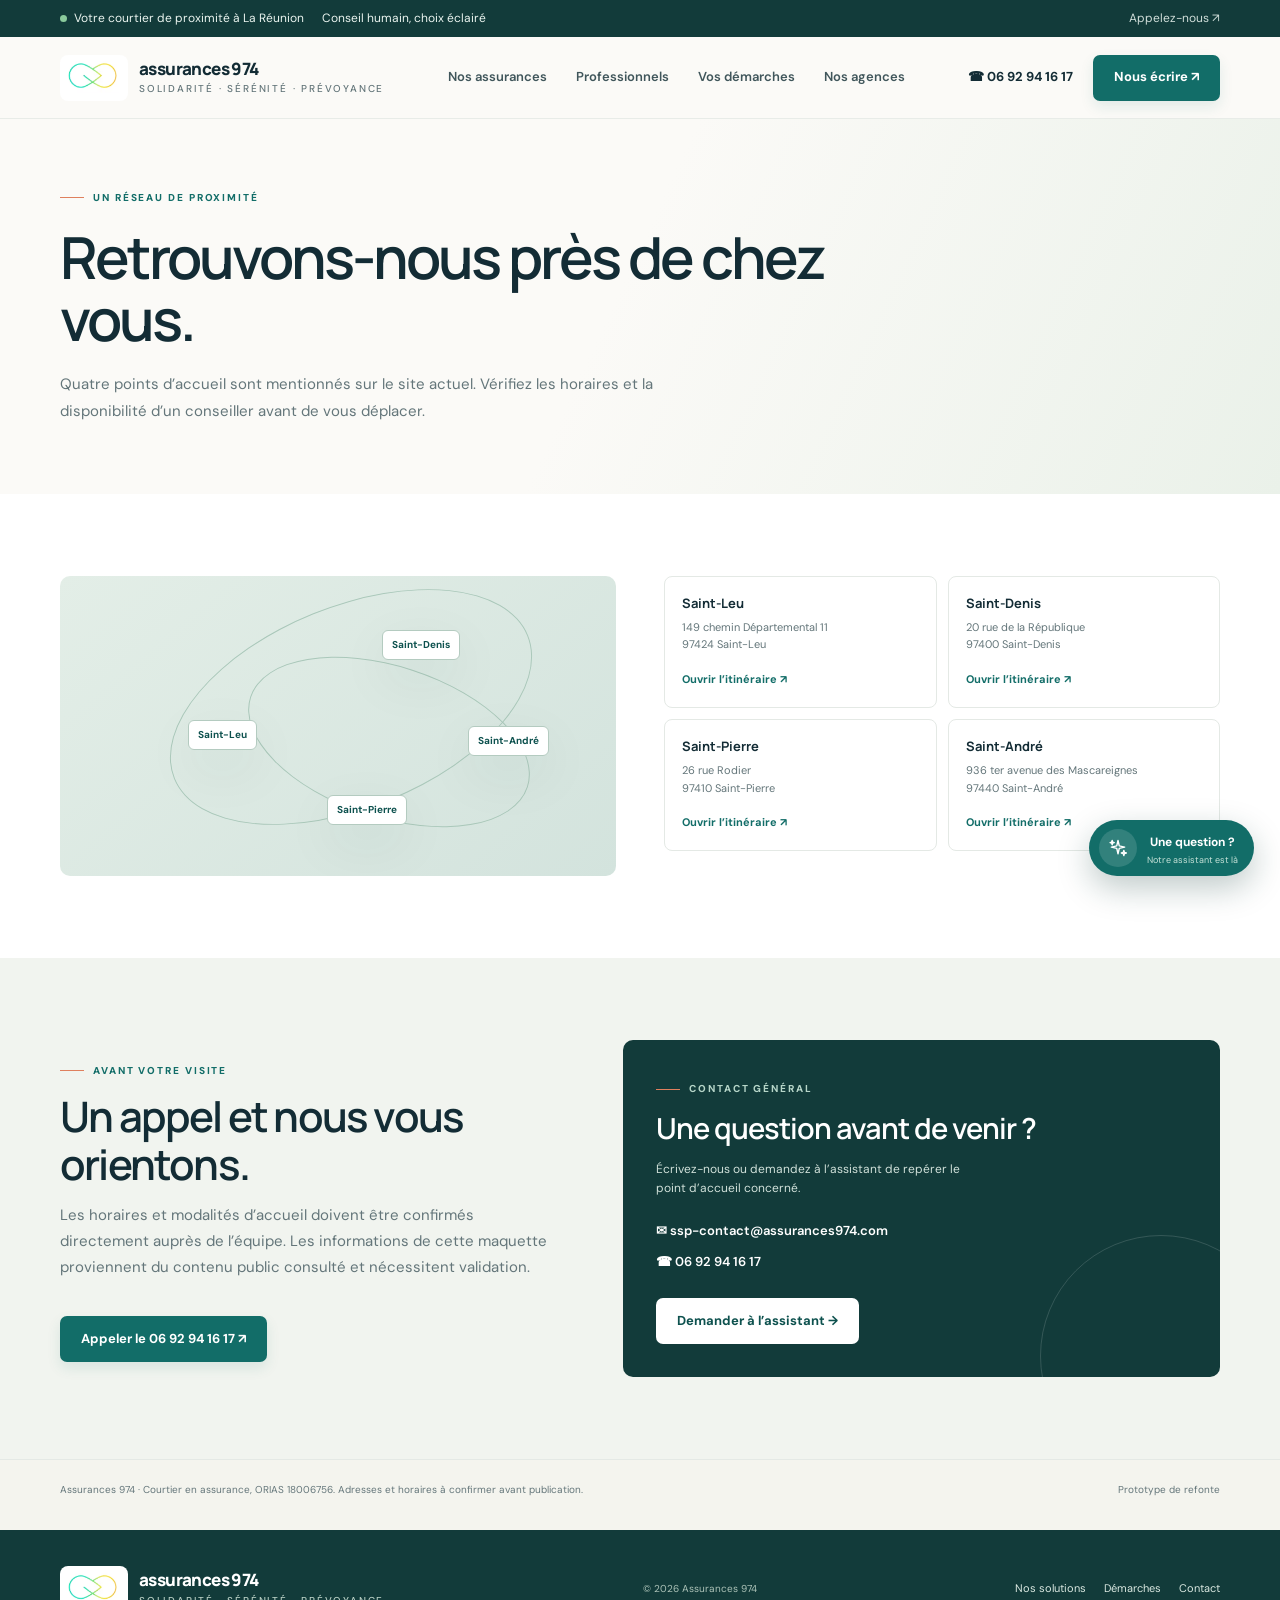
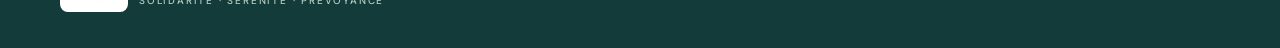
==== agences.html @ c4c54196 "first commit" ====
<!doctype html><html lang="fr"><head><meta charset="utf-8"><meta name="viewport" content="width=device-width, initial-scale=1"><meta name="description" content="Retrouvez les points d’accueil Assurances 974 à Saint-Leu, Saint-Denis, Saint-Pierre et Saint-André."><title>Nos agences — Assurances 974</title><link rel="stylesheet" href="site.css"></head><body>
<div class="topline"><div class="wrap"><div class="top-left"><span><i class="status-dot"></i>Votre courtier de proximité à La Réunion</span><span>Conseil humain, choix éclairé</span></div><a href="tel:+262692941617">Appelez-nous ↗</a></div></div><header class="navbar"><div class="wrap nav-inner"><a href="index.html" class="brand"><span class="brand-mark"><img src="assets/logo-assurances974.png" alt="Logo Assurances 974"></span><span class="brand-name">assurances 974<small>Solidarité · Sérénité · Prévoyance</small></span></a><nav class="navlinks" id="navlinks"><a href="assurances.html">Nos assurances</a><a href="professionnels.html">Professionnels</a><a href="demarches.html">Vos démarches</a><a href="agences.html">Nos agences</a></nav><div class="nav-actions"><a class="phone-link" href="tel:+262692941617">☎ 06 92 94 16 17</a><a class="btn btn-primary" href="mailto:ssp-contact@assurances974.com">Nous écrire ↗</a><button class="menu-toggle" id="menuToggle" aria-label="Menu" aria-expanded="false">☰</button></div></div></header>
<main><section class="inner-hero"><div class="wrap"><div class="eyebrow">Un réseau de proximité</div><h1>Retrouvons-nous près de chez vous.</h1><p>Quatre points d’accueil sont mentionnés sur le site actuel. Vérifiez les horaires et la disponibilité d’un conseiller avant de vous déplacer.</p></div></section><section class="section agency"><div class="wrap agency-grid"><div class="agency-map" role="img" aria-label="Schéma stylisé des quatre points d’accueil à La Réunion"><span class="agency-pin north">Saint-Denis</span><span class="agency-pin west">Saint-Leu</span><span class="agency-pin south">Saint-Pierre</span><span class="agency-pin east">Saint-André</span></div><div class="agency-list"><div class="agency-card"><b>Saint-Leu</b><p>149 chemin Départemental 11<br>97424 Saint-Leu</p><a target="_blank" rel="noreferrer" href="https://maps.google.com/?q=149+Chemin+Departemental+11+Saint-Leu+Reunion">Ouvrir l’itinéraire ↗</a></div><div class="agency-card"><b>Saint-Denis</b><p>20 rue de la République<br>97400 Saint-Denis</p><a target="_blank" rel="noreferrer" href="https://maps.google.com/?q=20+Rue+de+la+Republique+Saint-Denis+Reunion">Ouvrir l’itinéraire ↗</a></div><div class="agency-card"><b>Saint-Pierre</b><p>26 rue Rodier<br>97410 Saint-Pierre</p><a target="_blank" rel="noreferrer" href="https://maps.google.com/?q=26+Rue+Rodier+Saint-Pierre+Reunion">Ouvrir l’itinéraire ↗</a></div><div class="agency-card"><b>Saint-André</b><p>936 ter avenue des Mascareignes<br>97440 Saint-André</p><a target="_blank" rel="noreferrer" href="https://maps.google.com/?q=936+Avenue+des+Mascareignes+Saint-Andre+Reunion">Ouvrir l’itinéraire ↗</a></div></div></div></section><section class="section steps"><div class="wrap split"><div><div class="eyebrow">Avant votre visite</div><div class="section-head"><h2>Un appel et nous vous orientons.</h2><p>Les horaires et modalités d’accueil doivent être confirmés directement auprès de l’équipe. Les informations de cette maquette proviennent du contenu public consulté et nécessitent validation.</p></div><a class="btn btn-primary" href="tel:+262692941617">Appeler le 06 92 94 16 17 ↗</a></div><div class="contact-card"><div class="eyebrow">Contact général</div><h2>Une question avant de venir ?</h2><p>Écrivez-nous ou demandez à l’assistant de repérer le point d’accueil concerné.</p><div class="contact-links"><a href="mailto:ssp-contact@assurances974.com">✉ ssp-contact@assurances974.com</a><a href="tel:+262692941617">☎ 06 92 94 16 17</a></div><button class="btn btn-white" data-open-chat>Demander à l’assistant →</button></div></div></section></main>
<div class="legal-band"><div class="wrap"><p>Assurances 974 · Courtier en assurance, ORIAS 18006756. Adresses et horaires à confirmer avant publication.</p><span>Prototype de refonte</span></div></div><footer class="footer"><div class="wrap footer-inner"><a class="brand" href="index.html"><span class="brand-mark"><img src="assets/logo-assurances974.png" alt=""></span><span class="brand-name">assurances 974<small>Solidarité · Sérénité · Prévoyance</small></span></a><p>© <span id="year"></span> Assurances 974</p><div class="footer-links"><a href="assurances.html">Nos solutions</a><a href="demarches.html">Démarches</a><a href="index.html#contact">Contact</a></div></div></footer>
<button class="assistant-launch" id="assistantLaunch"><span class="bot-badge">✳</span><span><b>Une question ?</b><small>Notre assistant est là</small></span></button><section class="chat-panel" id="chatPanel" aria-label="Assistant Assurances 974" aria-hidden="true"><header class="chat-head"><div class="chat-brand"><span class="bot-badge">✳</span><span><b>Assistant Assurances 974</b><small>Assistant de démonstration</small></span></div><button class="chat-close" id="chatClose" aria-label="Fermer">✕</button></header><div class="chat-privacy">Démo locale · Ne saisissez aucune donnée personnelle ou sensible.</div><div class="chat-body" id="chatBody" aria-live="polite"></div><form class="chat-form" id="chatForm"><input id="chatInput" type="text" placeholder="Écrivez votre question…" aria-label="Votre question"><button aria-label="Envoyer">➤</button></form><div class="chat-disclaimer">L’assistant informe et oriente. Il ne remplace pas un conseiller.</div></section><script src="app.js"></script></body></html>
---- site.css ----
@import url('https://fonts.googleapis.com/css2?family=DM+Sans:wght@400;500;600;700&family=Manrope:wght@400;500;600;700;800&display=swap');
    :root{--ink:#132c35;--muted:#64767a;--teal:#126d68;--teal-dark:#0d514e;--mint:#e8f2ee;--coral:#df805e;--cream:#fbfaf7;--line:#e4e9e5;--white:#fff;--shadow:0 18px 55px #163c3512;--serif:Georgia,'Times New Roman',serif;--sans:'DM Sans',Arial,sans-serif;--display:'Manrope','DM Sans',sans-serif}
    *{box-sizing:border-box}html{scroll-behavior:smooth}body{margin:0;background:var(--cream);color:var(--ink);font-family:var(--sans);font-size:15px;line-height:1.6}button,a,input,select,textarea{font:inherit}a{color:inherit;text-decoration:none}button{cursor:pointer}button:focus-visible,a:focus-visible,input:focus-visible,select:focus-visible,textarea:focus-visible{outline:3px solid #df805e88;outline-offset:3px}.wrap{width:min(1160px,calc(100% - 48px));margin:auto}.topline{background:#123b3a;color:#eaf4ef;font-size:12px}.topline .wrap{height:37px;display:flex;align-items:center;justify-content:space-between}.top-left{display:flex;gap:18px;align-items:center}.status-dot{width:7px;height:7px;display:inline-block;background:#8aca9c;border-radius:50%;margin-right:7px}.topline a{opacity:.88}.navbar{height:82px;border-bottom:1px solid #e8ece8;background:#fbfaf7ee;position:sticky;top:0;z-index:10;backdrop-filter:blur(14px)}.nav-inner{height:100%;display:flex;align-items:center;justify-content:space-between;gap:32px}.brand{display:flex;align-items:center;gap:11px;min-width:190px}.brand-mark{width:42px;height:42px;border-radius:14px 14px 14px 4px;background:var(--teal);display:grid;place-items:center;color:white}.brand-name{font:800 17px var(--display);letter-spacing:-.6px;line-height:1.1}.brand-name small{display:block;font:500 10px var(--sans);color:var(--muted);letter-spacing:1.8px;text-transform:uppercase;margin-top:4px}.navlinks{display:flex;gap:29px;align-items:center;color:#40565b;font-size:13px;font-weight:600}.navlinks a:hover{color:var(--teal)}.nav-actions{display:flex;align-items:center;gap:20px}.phone-link{font-weight:700;font-size:13px;white-space:nowrap}.btn{display:inline-flex;align-items:center;justify-content:center;gap:9px;min-height:46px;border:1px solid transparent;padding:0 20px;border-radius:7px;font-size:13px;font-weight:700;transition:.2s}.btn-primary{background:var(--teal);color:white;box-shadow:0 6px 14px #126d681c}.btn-primary:hover{background:var(--teal-dark);transform:translateY(-1px)}.btn-outline{background:transparent;border-color:#b9cbc4;color:var(--teal-dark)}.btn-outline:hover{border-color:var(--teal);background:var(--mint)}.btn-white{background:white;color:var(--teal-dark)}.menu-toggle{display:none;border:0;background:none;color:var(--ink);padding:8px}
    .hero{position:relative;overflow:hidden;padding:78px 0 74px;background:radial-gradient(ellipse at 82% 8%,#f0eadb 0,transparent 31%),linear-gradient(115deg,#fbfaf7 52%,#f3f2e9 100%)}.hero:after{content:"";position:absolute;right:-60px;top:-80px;width:470px;height:470px;border:1px solid #d8e1d6;border-radius:51% 49% 57% 43%;transform:rotate(-24deg);pointer-events:none}.hero-grid{display:grid;grid-template-columns:1.02fr .98fr;gap:42px;align-items:center;position:relative;z-index:1}.eyebrow{display:inline-flex;align-items:center;gap:9px;color:var(--teal);text-transform:uppercase;letter-spacing:1.9px;font-size:10px;font-weight:800}.eyebrow:before{content:"";width:24px;height:1px;background:var(--coral)}h1,h2,h3,p{margin-top:0}h1{font:600 clamp(40px,5vw,63px)/1.08 var(--display);letter-spacing:-3px;margin:20px 0}.hero h1 em{font-family:var(--serif);font-weight:400;color:var(--teal);letter-spacing:-2px}.hero-copy{max-width:480px;color:#627579;font-size:16px;line-height:1.8;margin-bottom:27px}.hero-actions{display:flex;gap:11px;flex-wrap:wrap}.trust-note{display:flex;align-items:center;gap:12px;margin-top:30px;font-size:12px;color:var(--muted)}.avatars{display:flex;padding-left:4px}.avatar{margin-left:-4px;width:26px;height:26px;border:2px solid var(--cream);border-radius:50%;display:grid;place-items:center;background:#e7cbb6;color:#45504d;font-size:9px;font-weight:700}.avatar:nth-child(2){background:#c7ded2}.avatar:nth-child(3){background:#e5bdaf}.avatar:nth-child(4){background:#d4d7eb}.stars{color:#d29b52;letter-spacing:1px}.hero-art{position:relative;min-height:385px}.landscape{position:absolute;inset:12px 10px 15px 14px;overflow:hidden;border-radius:48% 47% 14px 14px;background:linear-gradient(180deg,#ddebe4,#b7d1c2 55%,#8aa99a);box-shadow:var(--shadow)}.sun{position:absolute;width:95px;height:95px;border-radius:50%;background:#f5d9a8;right:21%;top:17%;box-shadow:0 0 50px #f5d9a877}.ridge{position:absolute;bottom:0;left:-8%;width:118%;height:57%;background:#4d7870;clip-path:polygon(0 100%,0 74%,11% 64%,24% 20%,33% 45%,47% 5%,62% 46%,73% 26%,89% 63%,100% 49%,100% 100%)}.ridge.back{bottom:14%;height:46%;background:#90b5a4;opacity:.82;clip-path:polygon(0 100%,0 74%,18% 55%,28% 8%,42% 44%,58% 24%,72% 63%,83% 35%,100% 57%,100% 100%)}.sea{position:absolute;bottom:0;width:100%;height:26%;background:linear-gradient(180deg,#91b9af,#719d97);clip-path:polygon(0 20%,20% 0,41% 16%,62% 2%,83% 18%,100% 4%,100% 100%,0 100%)}.path-line{position:absolute;bottom:8%;left:47%;height:27%;width:10%;background:#e8ddc7;clip-path:polygon(48% 0,60% 0,100% 100%,0 100%);opacity:.85}.art-label{position:absolute;right:20px;bottom:0;background:white;padding:13px 17px;border-radius:8px;box-shadow:var(--shadow);font-size:11px;font-weight:700;letter-spacing:.4px}.art-label span{color:var(--muted);font-weight:500;display:block;font-size:10px}.float-card{position:absolute;top:20%;left:-7px;background:white;padding:13px 15px;border-radius:8px;box-shadow:var(--shadow);font-size:11px;font-weight:700;display:flex;align-items:center;gap:10px}.float-icon{width:34px;height:34px;display:grid;place-items:center;border-radius:50%;background:var(--mint);color:var(--teal)}.float-card small{display:block;color:var(--muted);font-weight:500}
    .quick-bar{background:white;border-block:1px solid var(--line)}.quick-inner{display:grid;grid-template-columns:repeat(4,1fr)}.quick-item{padding:22px 25px;display:flex;align-items:center;gap:14px;border-right:1px solid var(--line)}.quick-item:first-child{padding-left:0}.quick-item:last-child{border:0}.quick-icon{width:41px;height:41px;flex:0 0 41px;display:grid;place-items:center;background:#edf4ef;color:var(--teal);border-radius:50%}.quick-item b{font-size:12px;display:block}.quick-item span{display:block;font-size:10px;color:var(--muted);margin-top:2px}
    section{scroll-margin-top:90px}.section{padding:82px 0}.section-head{max-width:590px;margin-bottom:36px}.section-head h2{font:600 clamp(29px,3.5vw,42px)/1.15 var(--display);letter-spacing:-1.8px;margin:13px 0}.section-head p{color:var(--muted);line-height:1.75;margin:0}.products{background:#fff}.product-grid{display:grid;grid-template-columns:repeat(4,1fr);gap:13px}.product{min-height:186px;padding:23px 20px;border:1px solid var(--line);border-radius:8px;background:#fff;transition:.2s;position:relative}.product:hover{border-color:#a7c9bb;transform:translateY(-3px);box-shadow:var(--shadow)}.product .quick-icon{margin-bottom:21px}.product h3{font:700 15px var(--display);margin-bottom:7px}.product p{color:var(--muted);font-size:11px;line-height:1.6;margin:0}.product-arrow{position:absolute;right:18px;top:18px;color:#8ca39a}.split{display:grid;grid-template-columns:.9fr 1.1fr;gap:75px;align-items:center}.why-visual{min-height:365px;background:linear-gradient(155deg,#e7efe6,#f4e7d4);border-radius:48% 48% 8px 8px;position:relative;overflow:hidden}.why-visual:before{content:"974";position:absolute;right:0;bottom:-55px;font:800 180px var(--display);color:#ffffff66;letter-spacing:-20px}.why-card{position:absolute;bottom:24px;left:24px;right:24px;background:white;border-radius:8px;padding:18px 20px;display:flex;justify-content:space-between;align-items:center;box-shadow:var(--shadow)}.why-card strong{font:700 15px var(--display)}.why-card small{display:block;color:var(--muted);font-size:11px;margin-top:3px}.why-list{margin:26px 0 0;padding:0;list-style:none;display:grid;gap:19px}.why-list li{display:grid;grid-template-columns:34px 1fr;gap:13px;align-items:start}.check{width:30px;height:30px;display:grid;place-items:center;border-radius:50%;background:var(--mint);color:var(--teal)}.why-list b{display:block;font-size:13px;margin-bottom:3px}.why-list span{display:block;color:var(--muted);font-size:12px;line-height:1.6}.steps{background:#f1f4ef}.steps-grid{display:grid;grid-template-columns:repeat(3,1fr);gap:30px}.step{padding-top:19px;border-top:1px solid #cbd8d1}.step-num{font:400 34px var(--serif);color:var(--coral)}.step h3{font:700 16px var(--display);margin:13px 0 6px}.step p{font-size:12px;color:var(--muted);max-width:290px;margin:0}.agency{background:#fff}.agency-grid{display:grid;grid-template-columns:1fr 1fr;gap:48px;align-items:start}.agency-list{display:grid;grid-template-columns:1fr 1fr;gap:11px}.agency-card{border:1px solid var(--line);border-radius:8px;padding:17px}.agency-card b{font:700 13px var(--display);display:block}.agency-card p{font-size:11px;color:var(--muted);margin:7px 0 12px;line-height:1.6}.agency-card a{font-size:11px;font-weight:700;color:var(--teal)}.contact-card{background:#123b3a;color:white;border-radius:10px;padding:33px;position:relative;overflow:hidden}.contact-card:after{content:"";position:absolute;right:-62px;bottom:-100px;width:240px;height:240px;border:1px solid #ffffff25;border-radius:50%}.contact-card .eyebrow{color:#b6d5c8}.contact-card h2{font:600 29px/1.2 var(--display);letter-spacing:-1px;margin:14px 0}.contact-card p{color:#d1e1da;font-size:12px;max-width:330px}.contact-links{display:grid;gap:10px;margin:23px 0 25px;position:relative;z-index:1}.contact-links a{display:flex;align-items:center;gap:11px;font-size:13px;font-weight:600}.contact-card .btn{position:relative;z-index:1}.legal-band{padding:22px 0;background:#f4f4ee;border-top:1px solid var(--line);font-size:10px;color:#64767a}.legal-band .wrap{display:flex;justify-content:space-between;gap:25px}.footer{padding:36px 0;background:#123b3a;color:#dbe9e2}.footer-inner{display:flex;align-items:center;justify-content:space-between;gap:25px}.footer .brand-name{color:white}.footer .brand-name small{color:#b7cec3}.footer p{margin:0;color:#adc3b8;font-size:10px}.footer-links{display:flex;gap:18px;font-size:11px}
    /* Assistant conversation */
    .assistant-launch{position:fixed;bottom:24px;right:26px;z-index:30;border:0;border-radius:100px;padding:9px 16px 9px 10px;background:var(--teal);color:white;display:flex;align-items:center;gap:10px;box-shadow:0 12px 32px #123b3a44;transition:.2s}.assistant-launch:hover{background:var(--teal-dark);transform:translateY(-2px)}.bot-badge{width:38px;height:38px;border-radius:50%;display:grid;place-items:center;background:#ffffff22}.assistant-launch b{font-size:12px}.assistant-launch small{display:block;font-size:9px;color:#c6e2d8}.chat-panel{position:fixed;z-index:31;right:24px;bottom:88px;width:min(380px,calc(100vw - 28px));height:min(570px,calc(100dvh - 125px));background:white;border:1px solid #dce5df;border-radius:13px;box-shadow:0 20px 70px #0d292333;display:none;flex-direction:column;overflow:hidden}.chat-panel.open{display:flex;animation:rise .18s ease-out}@keyframes rise{from{opacity:0;transform:translateY(10px)}to{opacity:1;transform:translateY(0)}}.chat-head{padding:16px 17px;background:#123b3a;color:white;display:flex;justify-content:space-between;align-items:center}.chat-brand{display:flex;align-items:center;gap:11px}.chat-brand .bot-badge{background:#ffffff20}.chat-brand b{display:block;font-size:13px}.chat-brand small{display:block;color:#b5d4c8;font-size:10px}.chat-close{border:0;background:transparent;color:white;padding:7px}.chat-privacy{font-size:9px;color:#d9e6df;background:#1a4744;padding:8px 17px}.chat-body{flex:1;overflow:auto;padding:17px;background:#fbfcfa;display:flex;flex-direction:column;gap:11px}.msg{max-width:88%;padding:11px 12px;border-radius:10px;font-size:12px;line-height:1.55;white-space:pre-wrap}.msg.bot{background:white;border:1px solid #e6ebe7;border-top-left-radius:3px;align-self:flex-start}.msg.user{background:#e4f0ea;align-self:flex-end;border-top-right-radius:3px}.quick-replies{display:flex;flex-wrap:wrap;gap:7px;align-self:flex-start;max-width:95%}.quick-replies button{background:white;border:1px solid #a9c8ba;color:#155f59;padding:7px 10px;border-radius:20px;font-size:10px;font-weight:700}.quick-replies button:hover{background:var(--mint)}.typing{font-size:10px;color:var(--muted);padding-left:4px}.chat-form{padding:11px;border-top:1px solid var(--line);display:flex;gap:8px}.chat-form input{flex:1;min-width:0;border:1px solid var(--line);border-radius:7px;padding:10px 11px;font-size:12px}.chat-form button{width:40px;border:0;border-radius:7px;background:var(--teal);color:white}.chat-disclaimer{font-size:9px;color:var(--muted);padding:0 13px 10px;background:white}.lead-form{display:grid;gap:8px;width:100%;margin-top:5px}.lead-form input,.lead-form select{border:1px solid var(--line);border-radius:6px;padding:9px;font-size:11px;background:white}.lead-form button{border:0;border-radius:6px;background:var(--teal);color:white;padding:10px;font-weight:700;font-size:11px}.lead-success{color:var(--teal-dark);font-weight:700}
    .brand-mark{width:68px;flex:0 0 68px;height:46px;background:#fff;border-radius:8px;overflow:hidden}.brand-mark img{display:block;width:100%;height:100%;object-fit:contain;mix-blend-mode:multiply}.landscape{background:#dbe8df}.landscape img{position:absolute;inset:0;width:100%;height:100%;object-fit:cover;object-position:center}.inner-hero{padding:62px 0 54px;background:linear-gradient(115deg,#fbfaf7 48%,#eaf1e9 100%)}.inner-hero h1{max-width:780px;font-size:clamp(38px,5vw,58px)}.inner-hero p{max-width:640px;color:var(--muted);font-size:15px;line-height:1.8}.inner-hero-grid{display:grid;grid-template-columns:1.1fr .9fr;gap:35px;align-items:center}.inner-hero-img{height:290px;width:100%;object-fit:cover;border-radius:44% 44% 8px 8px;box-shadow:var(--shadow)}.detail-list{display:grid;grid-template-columns:repeat(2,1fr);gap:16px}.detail-card{padding:23px;border:1px solid var(--line);border-radius:8px;background:white;scroll-margin-top:95px}.detail-card h3{font:700 18px var(--display);margin:12px 0 7px}.detail-card p{font-size:12px;color:var(--muted);line-height:1.7}.detail-card a{font-size:11px;font-weight:700;color:var(--teal)}.photo-panel{overflow:hidden;border-radius:9px;min-height:275px;position:relative}.photo-panel img{position:absolute;inset:0;width:100%;height:100%;object-fit:cover}.photo-panel:after{content:"";position:absolute;inset:40% 0 0;background:linear-gradient(transparent,#102f2cbb)}.photo-caption{position:absolute;z-index:1;bottom:20px;left:22px;color:white;font:600 18px var(--display)}.demo-note{padding:14px 17px;background:#f4f2e9;border-left:3px solid var(--coral);font-size:11px;color:#53676b;line-height:1.7}.agency-map{background:linear-gradient(140deg,#e3eee7,#d3e3dd);min-height:300px;border-radius:10px;position:relative;overflow:hidden}.agency-map:before,.agency-map:after{content:"";position:absolute;width:380px;height:200px;border:1px solid #aac8ba;border-radius:50%;transform:rotate(-22deg);left:18%;top:10%}.agency-map:after{width:290px;height:150px;left:33%;top:30%;transform:rotate(18deg)}.agency-pin{position:absolute;z-index:1;padding:6px 9px;border:1px solid #b4cbc0;border-radius:6px;background:white;font-size:10px;font-weight:700;color:var(--teal-dark);box-shadow:var(--shadow)}.agency-pin.north{top:18%;left:58%}.agency-pin.west{top:48%;left:23%}.agency-pin.south{bottom:17%;left:48%}.agency-pin.east{top:50%;right:12%}.form-grid{display:grid;grid-template-columns:1fr 1fr;gap:14px}.form-grid label{font-size:11px;font-weight:700;display:grid;gap:6px}.form-grid input,.form-grid select,.form-grid textarea{width:100%;border:1px solid var(--line);border-radius:6px;padding:11px;background:white;color:var(--ink)}.form-grid .wide{grid-column:1/-1}
    @media(max-width:950px){.navlinks{gap:16px}.phone-link{display:none}.hero-grid{gap:20px}.quick-item{padding:18px 15px}.product-grid{grid-template-columns:repeat(2,1fr)}.split{gap:42px}.agency-grid{gap:25px}}
    @media(max-width:850px){.navbar .nav-inner{gap:10px}.navbar .brand{min-width:0}.navbar .nav-actions{margin-left:auto}.navbar .nav-actions>.btn{white-space:nowrap;min-height:39px;padding:0 12px;font-size:11px}.navbar .menu-toggle{display:block}.navbar .navlinks{display:none;position:absolute;top:81px;left:0;right:0;padding:12px 22px 20px;background:var(--cream);border-bottom:1px solid var(--line);box-shadow:0 10px 20px #163c3510;flex-direction:column;align-items:stretch;gap:0}.navbar .navlinks.open{display:flex}.navbar .navlinks a{padding:12px 0;border-bottom:1px solid var(--line)}.quick-inner{grid-template-columns:repeat(2,1fr)}.quick-item{border-bottom:1px solid var(--line)}.quick-item:nth-child(2){border-right:0}.quick-item:nth-child(3),.quick-item:nth-child(4){border-bottom:0}}
    @media(max-width:700px){.wrap{width:min(100% - 34px,560px)}.topline .wrap{height:34px}.topline .top-left span:last-child{display:none}.navbar{height:68px}.nav-inner{gap:10px}.brand{min-width:0}.brand-mark{width:54px;flex-basis:54px;height:39px}.brand-name{font-size:15px}.nav-actions .btn{min-height:39px;padding:0 12px;font-size:11px}.menu-toggle{display:block}.navlinks{display:none;position:absolute;top:67px;left:0;right:0;padding:12px 22px 20px;background:var(--cream);border-bottom:1px solid var(--line);box-shadow:0 10px 20px #163c3510;flex-direction:column;align-items:stretch;gap:0}.navlinks.open{display:flex}.navlinks a{padding:12px 0;border-bottom:1px solid var(--line)}.hero{padding:50px 0 40px}.hero-grid{grid-template-columns:1fr;gap:15px}.hero h1{font-size:44px;letter-spacing:-2.3px;margin:16px 0}.hero-copy{font-size:14px;margin-bottom:20px}.hero-art{min-height:275px;margin:0 6px}.landscape{inset:5px 8px 8px}.float-card{top:18%;left:-8px}.quick-inner{grid-template-columns:1fr 1fr}.quick-item{padding:14px 9px;border-bottom:1px solid var(--line);gap:9px}.quick-item:first-child{padding-left:9px}.quick-item:nth-child(2){border-right:0}.quick-item:nth-child(3){border-bottom:0}.quick-item:last-child{border-bottom:0}.quick-icon{width:35px;height:35px;flex-basis:35px}.quick-item b{font-size:10px}.quick-item span{font-size:9px}.section{padding:58px 0}.section-head{margin-bottom:25px}.section-head h2{font-size:31px}.product-grid{gap:9px}.product{min-height:170px;padding:17px 14px}.product h3{font-size:13px}.product p{font-size:10px}.product .quick-icon{margin-bottom:15px}.split{grid-template-columns:1fr;gap:29px}.why-visual{min-height:240px}.why-card{bottom:15px;left:14px;right:14px;padding:13px}.why-list{gap:14px;margin-top:21px}.steps-grid{grid-template-columns:1fr;gap:22px}.step{padding-top:13px}.agency-grid{grid-template-columns:1fr;gap:22px}.agency-list{gap:8px}.agency-card{padding:13px}.contact-card{padding:26px}.legal-band .wrap{display:block}.legal-band p{margin:0 0 8px}.footer-inner{align-items:flex-start;flex-direction:column}.footer-links{flex-wrap:wrap}.assistant-launch{right:13px;bottom:13px;padding:7px 12px 7px 8px}.chat-panel{right:10px;bottom:76px;height:min(570px,calc(100dvh - 95px))}.inner-hero{padding:42px 0}.inner-hero-grid{grid-template-columns:1fr;gap:20px}.inner-hero-img{height:235px}.inner-hero h1{font-size:41px}.detail-list{grid-template-columns:1fr}.form-grid{grid-template-columns:1fr}.form-grid .wide{grid-column:auto}.agency-map{min-height:250px}}
    @media(prefers-reduced-motion:reduce){*,*:before,*:after{scroll-behavior:auto!important;animation-duration:.01ms!important;transition-duration:.01ms!important}}
    .hero h1 em{font-family:var(--display);font-style:normal;font-weight:600;color:var(--teal);letter-spacing:-3px}
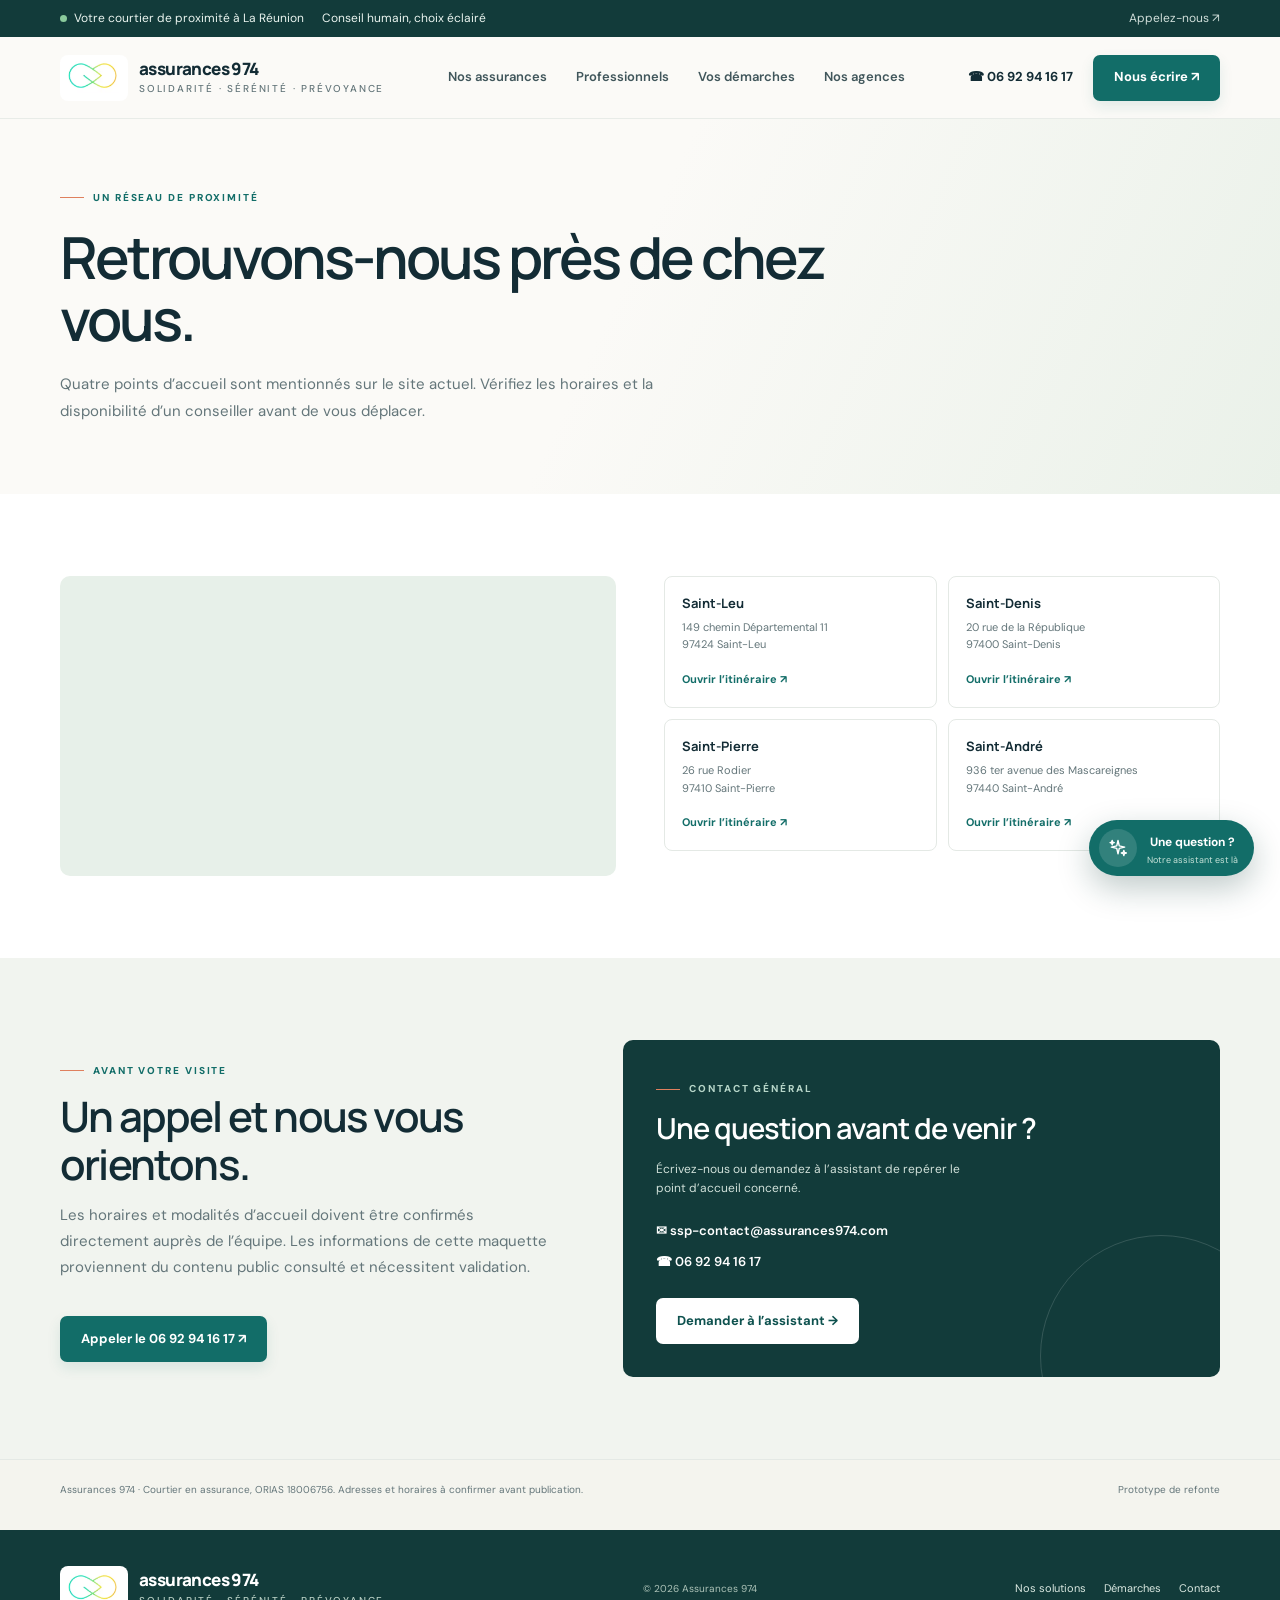
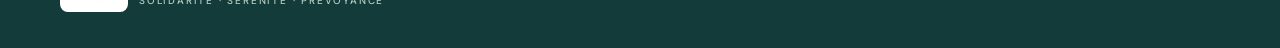
==== commit 7f1f788d: "2ndcommit" ====
--- a/agences.html
+++ b/agences.html
@@ -1,5 +1,5 @@
 <!doctype html><html lang="fr"><head><meta charset="utf-8"><meta name="viewport" content="width=device-width, initial-scale=1"><meta name="description" content="Retrouvez les points d’accueil Assurances 974 à Saint-Leu, Saint-Denis, Saint-Pierre et Saint-André."><title>Nos agences — Assurances 974</title><link rel="stylesheet" href="site.css"></head><body>
 <div class="topline"><div class="wrap"><div class="top-left"><span><i class="status-dot"></i>Votre courtier de proximité à La Réunion</span><span>Conseil humain, choix éclairé</span></div><a href="tel:+262692941617">Appelez-nous ↗</a></div></div><header class="navbar"><div class="wrap nav-inner"><a href="index.html" class="brand"><span class="brand-mark"><img src="assets/logo-assurances974.png" alt="Logo Assurances 974"></span><span class="brand-name">assurances 974<small>Solidarité · Sérénité · Prévoyance</small></span></a><nav class="navlinks" id="navlinks"><a href="assurances.html">Nos assurances</a><a href="professionnels.html">Professionnels</a><a href="demarches.html">Vos démarches</a><a href="agences.html">Nos agences</a></nav><div class="nav-actions"><a class="phone-link" href="tel:+262692941617">☎ 06 92 94 16 17</a><a class="btn btn-primary" href="mailto:ssp-contact@assurances974.com">Nous écrire ↗</a><button class="menu-toggle" id="menuToggle" aria-label="Menu" aria-expanded="false">☰</button></div></div></header>
-<main><section class="inner-hero"><div class="wrap"><div class="eyebrow">Un réseau de proximité</div><h1>Retrouvons-nous près de chez vous.</h1><p>Quatre points d’accueil sont mentionnés sur le site actuel. Vérifiez les horaires et la disponibilité d’un conseiller avant de vous déplacer.</p></div></section><section class="section agency"><div class="wrap agency-grid"><div class="agency-map" role="img" aria-label="Schéma stylisé des quatre points d’accueil à La Réunion"><span class="agency-pin north">Saint-Denis</span><span class="agency-pin west">Saint-Leu</span><span class="agency-pin south">Saint-Pierre</span><span class="agency-pin east">Saint-André</span></div><div class="agency-list"><div class="agency-card"><b>Saint-Leu</b><p>149 chemin Départemental 11<br>97424 Saint-Leu</p><a target="_blank" rel="noreferrer" href="https://maps.google.com/?q=149+Chemin+Departemental+11+Saint-Leu+Reunion">Ouvrir l’itinéraire ↗</a></div><div class="agency-card"><b>Saint-Denis</b><p>20 rue de la République<br>97400 Saint-Denis</p><a target="_blank" rel="noreferrer" href="https://maps.google.com/?q=20+Rue+de+la+Republique+Saint-Denis+Reunion">Ouvrir l’itinéraire ↗</a></div><div class="agency-card"><b>Saint-Pierre</b><p>26 rue Rodier<br>97410 Saint-Pierre</p><a target="_blank" rel="noreferrer" href="https://maps.google.com/?q=26+Rue+Rodier+Saint-Pierre+Reunion">Ouvrir l’itinéraire ↗</a></div><div class="agency-card"><b>Saint-André</b><p>936 ter avenue des Mascareignes<br>97440 Saint-André</p><a target="_blank" rel="noreferrer" href="https://maps.google.com/?q=936+Avenue+des+Mascareignes+Saint-Andre+Reunion">Ouvrir l’itinéraire ↗</a></div></div></div></section><section class="section steps"><div class="wrap split"><div><div class="eyebrow">Avant votre visite</div><div class="section-head"><h2>Un appel et nous vous orientons.</h2><p>Les horaires et modalités d’accueil doivent être confirmés directement auprès de l’équipe. Les informations de cette maquette proviennent du contenu public consulté et nécessitent validation.</p></div><a class="btn btn-primary" href="tel:+262692941617">Appeler le 06 92 94 16 17 ↗</a></div><div class="contact-card"><div class="eyebrow">Contact général</div><h2>Une question avant de venir ?</h2><p>Écrivez-nous ou demandez à l’assistant de repérer le point d’accueil concerné.</p><div class="contact-links"><a href="mailto:ssp-contact@assurances974.com">✉ ssp-contact@assurances974.com</a><a href="tel:+262692941617">☎ 06 92 94 16 17</a></div><button class="btn btn-white" data-open-chat>Demander à l’assistant →</button></div></div></section></main>
+<main><section class="inner-hero"><div class="wrap"><div class="eyebrow">Un réseau de proximité</div><h1>Retrouvons-nous près de chez vous.</h1><p>Quatre points d’accueil sont mentionnés sur le site actuel. Vérifiez les horaires et la disponibilité d’un conseiller avant de vous déplacer.</p></div></section><section class="section agency"><div class="wrap agency-grid"><iframe class="agency-map-embed" title="Carte OpenStreetMap de La Réunion, sans marqueurs d’agences" src="https://www.openstreetmap.org/export/embed.html?bbox=55.10%2C-21.48%2C55.98%2C-20.78&amp;layer=mapnik" loading="lazy" allowfullscreen></iframe><div class="agency-list"><div class="agency-card"><b>Saint-Leu</b><p>149 chemin Départemental 11<br>97424 Saint-Leu</p><a target="_blank" rel="noreferrer" href="https://maps.google.com/?q=149+Chemin+Departemental+11+Saint-Leu+Reunion">Ouvrir l’itinéraire ↗</a></div><div class="agency-card"><b>Saint-Denis</b><p>20 rue de la République<br>97400 Saint-Denis</p><a target="_blank" rel="noreferrer" href="https://maps.google.com/?q=20+Rue+de+la+Republique+Saint-Denis+Reunion">Ouvrir l’itinéraire ↗</a></div><div class="agency-card"><b>Saint-Pierre</b><p>26 rue Rodier<br>97410 Saint-Pierre</p><a target="_blank" rel="noreferrer" href="https://maps.google.com/?q=26+Rue+Rodier+Saint-Pierre+Reunion">Ouvrir l’itinéraire ↗</a></div><div class="agency-card"><b>Saint-André</b><p>936 ter avenue des Mascareignes<br>97440 Saint-André</p><a target="_blank" rel="noreferrer" href="https://maps.google.com/?q=936+Avenue+des+Mascareignes+Saint-Andre+Reunion">Ouvrir l’itinéraire ↗</a></div></div></div></section><section class="section steps"><div class="wrap split"><div><div class="eyebrow">Avant votre visite</div><div class="section-head"><h2>Un appel et nous vous orientons.</h2><p>Les horaires et modalités d’accueil doivent être confirmés directement auprès de l’équipe. Les informations de cette maquette proviennent du contenu public consulté et nécessitent validation.</p></div><a class="btn btn-primary" href="tel:+262692941617">Appeler le 06 92 94 16 17 ↗</a></div><div class="contact-card"><div class="eyebrow">Contact général</div><h2>Une question avant de venir ?</h2><p>Écrivez-nous ou demandez à l’assistant de repérer le point d’accueil concerné.</p><div class="contact-links"><a href="mailto:ssp-contact@assurances974.com">✉ ssp-contact@assurances974.com</a><a href="tel:+262692941617">☎ 06 92 94 16 17</a></div><button class="btn btn-white" data-open-chat>Demander à l’assistant →</button></div></div></section></main>
 <div class="legal-band"><div class="wrap"><p>Assurances 974 · Courtier en assurance, ORIAS 18006756. Adresses et horaires à confirmer avant publication.</p><span>Prototype de refonte</span></div></div><footer class="footer"><div class="wrap footer-inner"><a class="brand" href="index.html"><span class="brand-mark"><img src="assets/logo-assurances974.png" alt=""></span><span class="brand-name">assurances 974<small>Solidarité · Sérénité · Prévoyance</small></span></a><p>© <span id="year"></span> Assurances 974</p><div class="footer-links"><a href="assurances.html">Nos solutions</a><a href="demarches.html">Démarches</a><a href="index.html#contact">Contact</a></div></div></footer>
 <button class="assistant-launch" id="assistantLaunch"><span class="bot-badge">✳</span><span><b>Une question ?</b><small>Notre assistant est là</small></span></button><section class="chat-panel" id="chatPanel" aria-label="Assistant Assurances 974" aria-hidden="true"><header class="chat-head"><div class="chat-brand"><span class="bot-badge">✳</span><span><b>Assistant Assurances 974</b><small>Assistant de démonstration</small></span></div><button class="chat-close" id="chatClose" aria-label="Fermer">✕</button></header><div class="chat-privacy">Démo locale · Ne saisissez aucune donnée personnelle ou sensible.</div><div class="chat-body" id="chatBody" aria-live="polite"></div><form class="chat-form" id="chatForm"><input id="chatInput" type="text" placeholder="Écrivez votre question…" aria-label="Votre question"><button aria-label="Envoyer">➤</button></form><div class="chat-disclaimer">L’assistant informe et oriente. Il ne remplace pas un conseiller.</div></section><script src="app.js"></script></body></html>
--- a/site.css
+++ b/site.css
@@ -7,10 +7,10 @@
     section{scroll-margin-top:90px}.section{padding:82px 0}.section-head{max-width:590px;margin-bottom:36px}.section-head h2{font:600 clamp(29px,3.5vw,42px)/1.15 var(--display);letter-spacing:-1.8px;margin:13px 0}.section-head p{color:var(--muted);line-height:1.75;margin:0}.products{background:#fff}.product-grid{display:grid;grid-template-columns:repeat(4,1fr);gap:13px}.product{min-height:186px;padding:23px 20px;border:1px solid var(--line);border-radius:8px;background:#fff;transition:.2s;position:relative}.product:hover{border-color:#a7c9bb;transform:translateY(-3px);box-shadow:var(--shadow)}.product .quick-icon{margin-bottom:21px}.product h3{font:700 15px var(--display);margin-bottom:7px}.product p{color:var(--muted);font-size:11px;line-height:1.6;margin:0}.product-arrow{position:absolute;right:18px;top:18px;color:#8ca39a}.split{display:grid;grid-template-columns:.9fr 1.1fr;gap:75px;align-items:center}.why-visual{min-height:365px;background:linear-gradient(155deg,#e7efe6,#f4e7d4);border-radius:48% 48% 8px 8px;position:relative;overflow:hidden}.why-visual:before{content:"974";position:absolute;right:0;bottom:-55px;font:800 180px var(--display);color:#ffffff66;letter-spacing:-20px}.why-card{position:absolute;bottom:24px;left:24px;right:24px;background:white;border-radius:8px;padding:18px 20px;display:flex;justify-content:space-between;align-items:center;box-shadow:var(--shadow)}.why-card strong{font:700 15px var(--display)}.why-card small{display:block;color:var(--muted);font-size:11px;margin-top:3px}.why-list{margin:26px 0 0;padding:0;list-style:none;display:grid;gap:19px}.why-list li{display:grid;grid-template-columns:34px 1fr;gap:13px;align-items:start}.check{width:30px;height:30px;display:grid;place-items:center;border-radius:50%;background:var(--mint);color:var(--teal)}.why-list b{display:block;font-size:13px;margin-bottom:3px}.why-list span{display:block;color:var(--muted);font-size:12px;line-height:1.6}.steps{background:#f1f4ef}.steps-grid{display:grid;grid-template-columns:repeat(3,1fr);gap:30px}.step{padding-top:19px;border-top:1px solid #cbd8d1}.step-num{font:400 34px var(--serif);color:var(--coral)}.step h3{font:700 16px var(--display);margin:13px 0 6px}.step p{font-size:12px;color:var(--muted);max-width:290px;margin:0}.agency{background:#fff}.agency-grid{display:grid;grid-template-columns:1fr 1fr;gap:48px;align-items:start}.agency-list{display:grid;grid-template-columns:1fr 1fr;gap:11px}.agency-card{border:1px solid var(--line);border-radius:8px;padding:17px}.agency-card b{font:700 13px var(--display);display:block}.agency-card p{font-size:11px;color:var(--muted);margin:7px 0 12px;line-height:1.6}.agency-card a{font-size:11px;font-weight:700;color:var(--teal)}.contact-card{background:#123b3a;color:white;border-radius:10px;padding:33px;position:relative;overflow:hidden}.contact-card:after{content:"";position:absolute;right:-62px;bottom:-100px;width:240px;height:240px;border:1px solid #ffffff25;border-radius:50%}.contact-card .eyebrow{color:#b6d5c8}.contact-card h2{font:600 29px/1.2 var(--display);letter-spacing:-1px;margin:14px 0}.contact-card p{color:#d1e1da;font-size:12px;max-width:330px}.contact-links{display:grid;gap:10px;margin:23px 0 25px;position:relative;z-index:1}.contact-links a{display:flex;align-items:center;gap:11px;font-size:13px;font-weight:600}.contact-card .btn{position:relative;z-index:1}.legal-band{padding:22px 0;background:#f4f4ee;border-top:1px solid var(--line);font-size:10px;color:#64767a}.legal-band .wrap{display:flex;justify-content:space-between;gap:25px}.footer{padding:36px 0;background:#123b3a;color:#dbe9e2}.footer-inner{display:flex;align-items:center;justify-content:space-between;gap:25px}.footer .brand-name{color:white}.footer .brand-name small{color:#b7cec3}.footer p{margin:0;color:#adc3b8;font-size:10px}.footer-links{display:flex;gap:18px;font-size:11px}
     /* Assistant conversation */
     .assistant-launch{position:fixed;bottom:24px;right:26px;z-index:30;border:0;border-radius:100px;padding:9px 16px 9px 10px;background:var(--teal);color:white;display:flex;align-items:center;gap:10px;box-shadow:0 12px 32px #123b3a44;transition:.2s}.assistant-launch:hover{background:var(--teal-dark);transform:translateY(-2px)}.bot-badge{width:38px;height:38px;border-radius:50%;display:grid;place-items:center;background:#ffffff22}.assistant-launch b{font-size:12px}.assistant-launch small{display:block;font-size:9px;color:#c6e2d8}.chat-panel{position:fixed;z-index:31;right:24px;bottom:88px;width:min(380px,calc(100vw - 28px));height:min(570px,calc(100dvh - 125px));background:white;border:1px solid #dce5df;border-radius:13px;box-shadow:0 20px 70px #0d292333;display:none;flex-direction:column;overflow:hidden}.chat-panel.open{display:flex;animation:rise .18s ease-out}@keyframes rise{from{opacity:0;transform:translateY(10px)}to{opacity:1;transform:translateY(0)}}.chat-head{padding:16px 17px;background:#123b3a;color:white;display:flex;justify-content:space-between;align-items:center}.chat-brand{display:flex;align-items:center;gap:11px}.chat-brand .bot-badge{background:#ffffff20}.chat-brand b{display:block;font-size:13px}.chat-brand small{display:block;color:#b5d4c8;font-size:10px}.chat-close{border:0;background:transparent;color:white;padding:7px}.chat-privacy{font-size:9px;color:#d9e6df;background:#1a4744;padding:8px 17px}.chat-body{flex:1;overflow:auto;padding:17px;background:#fbfcfa;display:flex;flex-direction:column;gap:11px}.msg{max-width:88%;padding:11px 12px;border-radius:10px;font-size:12px;line-height:1.55;white-space:pre-wrap}.msg.bot{background:white;border:1px solid #e6ebe7;border-top-left-radius:3px;align-self:flex-start}.msg.user{background:#e4f0ea;align-self:flex-end;border-top-right-radius:3px}.quick-replies{display:flex;flex-wrap:wrap;gap:7px;align-self:flex-start;max-width:95%}.quick-replies button{background:white;border:1px solid #a9c8ba;color:#155f59;padding:7px 10px;border-radius:20px;font-size:10px;font-weight:700}.quick-replies button:hover{background:var(--mint)}.typing{font-size:10px;color:var(--muted);padding-left:4px}.chat-form{padding:11px;border-top:1px solid var(--line);display:flex;gap:8px}.chat-form input{flex:1;min-width:0;border:1px solid var(--line);border-radius:7px;padding:10px 11px;font-size:12px}.chat-form button{width:40px;border:0;border-radius:7px;background:var(--teal);color:white}.chat-disclaimer{font-size:9px;color:var(--muted);padding:0 13px 10px;background:white}.lead-form{display:grid;gap:8px;width:100%;margin-top:5px}.lead-form input,.lead-form select{border:1px solid var(--line);border-radius:6px;padding:9px;font-size:11px;background:white}.lead-form button{border:0;border-radius:6px;background:var(--teal);color:white;padding:10px;font-weight:700;font-size:11px}.lead-success{color:var(--teal-dark);font-weight:700}
-    .brand-mark{width:68px;flex:0 0 68px;height:46px;background:#fff;border-radius:8px;overflow:hidden}.brand-mark img{display:block;width:100%;height:100%;object-fit:contain;mix-blend-mode:multiply}.landscape{background:#dbe8df}.landscape img{position:absolute;inset:0;width:100%;height:100%;object-fit:cover;object-position:center}.inner-hero{padding:62px 0 54px;background:linear-gradient(115deg,#fbfaf7 48%,#eaf1e9 100%)}.inner-hero h1{max-width:780px;font-size:clamp(38px,5vw,58px)}.inner-hero p{max-width:640px;color:var(--muted);font-size:15px;line-height:1.8}.inner-hero-grid{display:grid;grid-template-columns:1.1fr .9fr;gap:35px;align-items:center}.inner-hero-img{height:290px;width:100%;object-fit:cover;border-radius:44% 44% 8px 8px;box-shadow:var(--shadow)}.detail-list{display:grid;grid-template-columns:repeat(2,1fr);gap:16px}.detail-card{padding:23px;border:1px solid var(--line);border-radius:8px;background:white;scroll-margin-top:95px}.detail-card h3{font:700 18px var(--display);margin:12px 0 7px}.detail-card p{font-size:12px;color:var(--muted);line-height:1.7}.detail-card a{font-size:11px;font-weight:700;color:var(--teal)}.photo-panel{overflow:hidden;border-radius:9px;min-height:275px;position:relative}.photo-panel img{position:absolute;inset:0;width:100%;height:100%;object-fit:cover}.photo-panel:after{content:"";position:absolute;inset:40% 0 0;background:linear-gradient(transparent,#102f2cbb)}.photo-caption{position:absolute;z-index:1;bottom:20px;left:22px;color:white;font:600 18px var(--display)}.demo-note{padding:14px 17px;background:#f4f2e9;border-left:3px solid var(--coral);font-size:11px;color:#53676b;line-height:1.7}.agency-map{background:linear-gradient(140deg,#e3eee7,#d3e3dd);min-height:300px;border-radius:10px;position:relative;overflow:hidden}.agency-map:before,.agency-map:after{content:"";position:absolute;width:380px;height:200px;border:1px solid #aac8ba;border-radius:50%;transform:rotate(-22deg);left:18%;top:10%}.agency-map:after{width:290px;height:150px;left:33%;top:30%;transform:rotate(18deg)}.agency-pin{position:absolute;z-index:1;padding:6px 9px;border:1px solid #b4cbc0;border-radius:6px;background:white;font-size:10px;font-weight:700;color:var(--teal-dark);box-shadow:var(--shadow)}.agency-pin.north{top:18%;left:58%}.agency-pin.west{top:48%;left:23%}.agency-pin.south{bottom:17%;left:48%}.agency-pin.east{top:50%;right:12%}.form-grid{display:grid;grid-template-columns:1fr 1fr;gap:14px}.form-grid label{font-size:11px;font-weight:700;display:grid;gap:6px}.form-grid input,.form-grid select,.form-grid textarea{width:100%;border:1px solid var(--line);border-radius:6px;padding:11px;background:white;color:var(--ink)}.form-grid .wide{grid-column:1/-1}
+    .brand-mark{width:68px;flex:0 0 68px;height:46px;background:#fff;border-radius:8px;overflow:hidden}.brand-mark img{display:block;width:100%;height:100%;object-fit:contain;mix-blend-mode:multiply}.landscape{background:#dbe8df}.landscape img{position:absolute;inset:0;width:100%;height:100%;object-fit:cover;object-position:center}.inner-hero{padding:62px 0 54px;background:linear-gradient(115deg,#fbfaf7 48%,#eaf1e9 100%)}.inner-hero h1{max-width:780px;font-size:clamp(38px,5vw,58px)}.inner-hero p{max-width:640px;color:var(--muted);font-size:15px;line-height:1.8}.inner-hero-grid{display:grid;grid-template-columns:1.1fr .9fr;gap:35px;align-items:center}.inner-hero-img{height:290px;width:100%;object-fit:cover;border-radius:44% 44% 8px 8px;box-shadow:var(--shadow)}.detail-list{display:grid;grid-template-columns:repeat(2,1fr);gap:16px}.detail-card{padding:23px;border:1px solid var(--line);border-radius:8px;background:white;scroll-margin-top:95px}.detail-card h3{font:700 18px var(--display);margin:12px 0 7px}.detail-card p{font-size:12px;color:var(--muted);line-height:1.7}.detail-card a{font-size:11px;font-weight:700;color:var(--teal)}.photo-panel{overflow:hidden;border-radius:9px;min-height:275px;position:relative}.photo-panel img{position:absolute;inset:0;width:100%;height:100%;object-fit:cover}.photo-panel:after{content:"";position:absolute;inset:40% 0 0;background:linear-gradient(transparent,#102f2cbb)}.photo-caption{position:absolute;z-index:1;bottom:20px;left:22px;color:white;font:600 18px var(--display)}.demo-note{padding:14px 17px;background:#f4f2e9;border-left:3px solid var(--coral);font-size:11px;color:#53676b;line-height:1.7}.agency-map-embed{display:block;width:100%;height:300px;border:0;border-radius:10px;background:#e7f0e9}.form-grid{display:grid;grid-template-columns:1fr 1fr;gap:14px}.form-grid label{font-size:11px;font-weight:700;display:grid;gap:6px}.form-grid input,.form-grid select,.form-grid textarea{width:100%;border:1px solid var(--line);border-radius:6px;padding:11px;background:white;color:var(--ink)}.form-grid .wide{grid-column:1/-1}
     @media(max-width:950px){.navlinks{gap:16px}.phone-link{display:none}.hero-grid{gap:20px}.quick-item{padding:18px 15px}.product-grid{grid-template-columns:repeat(2,1fr)}.split{gap:42px}.agency-grid{gap:25px}}
     @media(max-width:850px){.navbar .nav-inner{gap:10px}.navbar .brand{min-width:0}.navbar .nav-actions{margin-left:auto}.navbar .nav-actions>.btn{white-space:nowrap;min-height:39px;padding:0 12px;font-size:11px}.navbar .menu-toggle{display:block}.navbar .navlinks{display:none;position:absolute;top:81px;left:0;right:0;padding:12px 22px 20px;background:var(--cream);border-bottom:1px solid var(--line);box-shadow:0 10px 20px #163c3510;flex-direction:column;align-items:stretch;gap:0}.navbar .navlinks.open{display:flex}.navbar .navlinks a{padding:12px 0;border-bottom:1px solid var(--line)}.quick-inner{grid-template-columns:repeat(2,1fr)}.quick-item{border-bottom:1px solid var(--line)}.quick-item:nth-child(2){border-right:0}.quick-item:nth-child(3),.quick-item:nth-child(4){border-bottom:0}}
-    @media(max-width:700px){.wrap{width:min(100% - 34px,560px)}.topline .wrap{height:34px}.topline .top-left span:last-child{display:none}.navbar{height:68px}.nav-inner{gap:10px}.brand{min-width:0}.brand-mark{width:54px;flex-basis:54px;height:39px}.brand-name{font-size:15px}.nav-actions .btn{min-height:39px;padding:0 12px;font-size:11px}.menu-toggle{display:block}.navlinks{display:none;position:absolute;top:67px;left:0;right:0;padding:12px 22px 20px;background:var(--cream);border-bottom:1px solid var(--line);box-shadow:0 10px 20px #163c3510;flex-direction:column;align-items:stretch;gap:0}.navlinks.open{display:flex}.navlinks a{padding:12px 0;border-bottom:1px solid var(--line)}.hero{padding:50px 0 40px}.hero-grid{grid-template-columns:1fr;gap:15px}.hero h1{font-size:44px;letter-spacing:-2.3px;margin:16px 0}.hero-copy{font-size:14px;margin-bottom:20px}.hero-art{min-height:275px;margin:0 6px}.landscape{inset:5px 8px 8px}.float-card{top:18%;left:-8px}.quick-inner{grid-template-columns:1fr 1fr}.quick-item{padding:14px 9px;border-bottom:1px solid var(--line);gap:9px}.quick-item:first-child{padding-left:9px}.quick-item:nth-child(2){border-right:0}.quick-item:nth-child(3){border-bottom:0}.quick-item:last-child{border-bottom:0}.quick-icon{width:35px;height:35px;flex-basis:35px}.quick-item b{font-size:10px}.quick-item span{font-size:9px}.section{padding:58px 0}.section-head{margin-bottom:25px}.section-head h2{font-size:31px}.product-grid{gap:9px}.product{min-height:170px;padding:17px 14px}.product h3{font-size:13px}.product p{font-size:10px}.product .quick-icon{margin-bottom:15px}.split{grid-template-columns:1fr;gap:29px}.why-visual{min-height:240px}.why-card{bottom:15px;left:14px;right:14px;padding:13px}.why-list{gap:14px;margin-top:21px}.steps-grid{grid-template-columns:1fr;gap:22px}.step{padding-top:13px}.agency-grid{grid-template-columns:1fr;gap:22px}.agency-list{gap:8px}.agency-card{padding:13px}.contact-card{padding:26px}.legal-band .wrap{display:block}.legal-band p{margin:0 0 8px}.footer-inner{align-items:flex-start;flex-direction:column}.footer-links{flex-wrap:wrap}.assistant-launch{right:13px;bottom:13px;padding:7px 12px 7px 8px}.chat-panel{right:10px;bottom:76px;height:min(570px,calc(100dvh - 95px))}.inner-hero{padding:42px 0}.inner-hero-grid{grid-template-columns:1fr;gap:20px}.inner-hero-img{height:235px}.inner-hero h1{font-size:41px}.detail-list{grid-template-columns:1fr}.form-grid{grid-template-columns:1fr}.form-grid .wide{grid-column:auto}.agency-map{min-height:250px}}
+    @media(max-width:700px){.wrap{width:min(100% - 34px,560px)}.topline .wrap{height:34px}.topline .top-left span:last-child{display:none}.navbar{height:68px}.nav-inner{gap:10px}.brand{min-width:0}.brand-mark{width:54px;flex-basis:54px;height:39px}.brand-name{font-size:15px}.nav-actions .btn{min-height:39px;padding:0 12px;font-size:11px}.menu-toggle{display:block}.navlinks{display:none;position:absolute;top:67px;left:0;right:0;padding:12px 22px 20px;background:var(--cream);border-bottom:1px solid var(--line);box-shadow:0 10px 20px #163c3510;flex-direction:column;align-items:stretch;gap:0}.navlinks.open{display:flex}.navlinks a{padding:12px 0;border-bottom:1px solid var(--line)}.hero{padding:50px 0 40px}.hero-grid{grid-template-columns:1fr;gap:15px}.hero h1{font-size:44px;letter-spacing:-2.3px;margin:16px 0}.hero-copy{font-size:14px;margin-bottom:20px}.hero-art{min-height:275px;margin:0 6px}.landscape{inset:5px 8px 8px}.float-card{top:18%;left:-8px}.quick-inner{grid-template-columns:1fr 1fr}.quick-item{padding:14px 9px;border-bottom:1px solid var(--line);gap:9px}.quick-item:first-child{padding-left:9px}.quick-item:nth-child(2){border-right:0}.quick-item:nth-child(3){border-bottom:0}.quick-item:last-child{border-bottom:0}.quick-icon{width:35px;height:35px;flex-basis:35px}.quick-item b{font-size:10px}.quick-item span{font-size:9px}.section{padding:58px 0}.section-head{margin-bottom:25px}.section-head h2{font-size:31px}.product-grid{gap:9px}.product{min-height:170px;padding:17px 14px}.product h3{font-size:13px}.product p{font-size:10px}.product .quick-icon{margin-bottom:15px}.split{grid-template-columns:1fr;gap:29px}.why-visual{min-height:240px}.why-card{bottom:15px;left:14px;right:14px;padding:13px}.why-list{gap:14px;margin-top:21px}.steps-grid{grid-template-columns:1fr;gap:22px}.step{padding-top:13px}.agency-grid{grid-template-columns:1fr;gap:22px}.agency-list{gap:8px}.agency-card{padding:13px}.contact-card{padding:26px}.legal-band .wrap{display:block}.legal-band p{margin:0 0 8px}.footer-inner{align-items:flex-start;flex-direction:column}.footer-links{flex-wrap:wrap}.assistant-launch{right:13px;bottom:13px;padding:7px 12px 7px 8px}.chat-panel{right:10px;bottom:76px;height:min(570px,calc(100dvh - 95px))}.inner-hero{padding:42px 0}.inner-hero-grid{grid-template-columns:1fr;gap:20px}.inner-hero-img{height:235px}.inner-hero h1{font-size:41px}.detail-list{grid-template-columns:1fr}.form-grid{grid-template-columns:1fr}.form-grid .wide{grid-column:auto}.agency-map-embed{height:250px}}
     @media(prefers-reduced-motion:reduce){*,*:before,*:after{scroll-behavior:auto!important;animation-duration:.01ms!important;transition-duration:.01ms!important}}
     .hero h1 em{font-family:var(--display);font-style:normal;font-weight:600;color:var(--teal);letter-spacing:-3px}
   
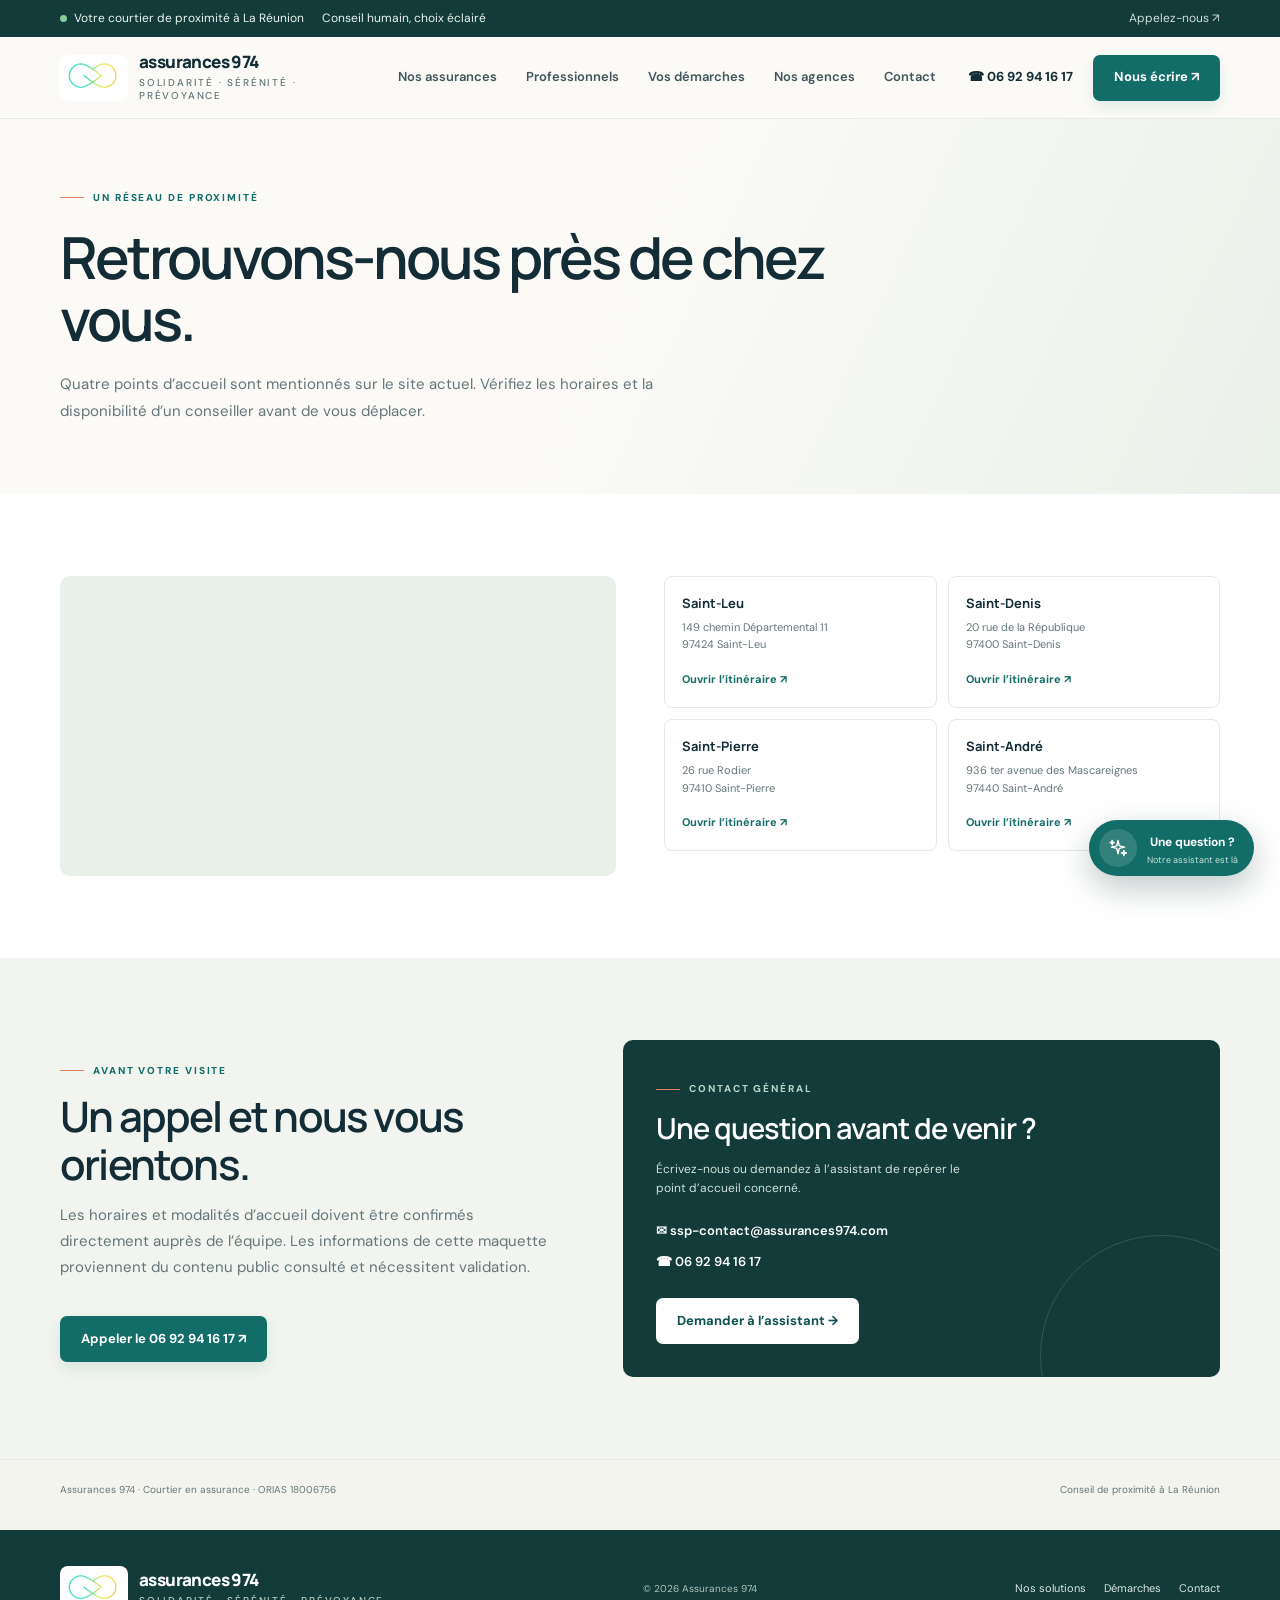
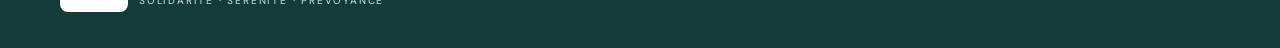
==== commit d72f2bb8: "3 st commit" ====
--- a/agences.html
+++ b/agences.html
@@ -1,5 +1,5 @@
 <!doctype html><html lang="fr"><head><meta charset="utf-8"><meta name="viewport" content="width=device-width, initial-scale=1"><meta name="description" content="Retrouvez les points d’accueil Assurances 974 à Saint-Leu, Saint-Denis, Saint-Pierre et Saint-André."><title>Nos agences — Assurances 974</title><link rel="stylesheet" href="site.css"></head><body>
-<div class="topline"><div class="wrap"><div class="top-left"><span><i class="status-dot"></i>Votre courtier de proximité à La Réunion</span><span>Conseil humain, choix éclairé</span></div><a href="tel:+262692941617">Appelez-nous ↗</a></div></div><header class="navbar"><div class="wrap nav-inner"><a href="index.html" class="brand"><span class="brand-mark"><img src="assets/logo-assurances974.png" alt="Logo Assurances 974"></span><span class="brand-name">assurances 974<small>Solidarité · Sérénité · Prévoyance</small></span></a><nav class="navlinks" id="navlinks"><a href="assurances.html">Nos assurances</a><a href="professionnels.html">Professionnels</a><a href="demarches.html">Vos démarches</a><a href="agences.html">Nos agences</a></nav><div class="nav-actions"><a class="phone-link" href="tel:+262692941617">☎ 06 92 94 16 17</a><a class="btn btn-primary" href="mailto:ssp-contact@assurances974.com">Nous écrire ↗</a><button class="menu-toggle" id="menuToggle" aria-label="Menu" aria-expanded="false">☰</button></div></div></header>
+<div class="topline"><div class="wrap"><div class="top-left"><span><i class="status-dot"></i>Votre courtier de proximité à La Réunion</span><span>Conseil humain, choix éclairé</span></div><a href="tel:+262692941617">Appelez-nous ↗</a></div></div><header class="navbar"><div class="wrap nav-inner"><a href="index.html" class="brand"><span class="brand-mark"><img src="assets/logo-assurances974.png" alt="Logo Assurances 974"></span><span class="brand-name">assurances 974<small>Solidarité · Sérénité · Prévoyance</small></span></a><nav class="navlinks" id="navlinks"><a href="assurances.html">Nos assurances</a><a href="professionnels.html">Professionnels</a><a href="demarches.html">Vos démarches</a><a href="agences.html">Nos agences</a><a href="contact.html">Contact</a></nav><div class="nav-actions"><a class="phone-link" href="tel:+262692941617">☎ 06 92 94 16 17</a><a class="btn btn-primary" href="contact.html">Nous écrire ↗</a><button class="menu-toggle" id="menuToggle" aria-label="Menu" aria-expanded="false">☰</button></div></div></header>
 <main><section class="inner-hero"><div class="wrap"><div class="eyebrow">Un réseau de proximité</div><h1>Retrouvons-nous près de chez vous.</h1><p>Quatre points d’accueil sont mentionnés sur le site actuel. Vérifiez les horaires et la disponibilité d’un conseiller avant de vous déplacer.</p></div></section><section class="section agency"><div class="wrap agency-grid"><iframe class="agency-map-embed" title="Carte OpenStreetMap de La Réunion, sans marqueurs d’agences" src="https://www.openstreetmap.org/export/embed.html?bbox=55.10%2C-21.48%2C55.98%2C-20.78&amp;layer=mapnik" loading="lazy" allowfullscreen></iframe><div class="agency-list"><div class="agency-card"><b>Saint-Leu</b><p>149 chemin Départemental 11<br>97424 Saint-Leu</p><a target="_blank" rel="noreferrer" href="https://maps.google.com/?q=149+Chemin+Departemental+11+Saint-Leu+Reunion">Ouvrir l’itinéraire ↗</a></div><div class="agency-card"><b>Saint-Denis</b><p>20 rue de la République<br>97400 Saint-Denis</p><a target="_blank" rel="noreferrer" href="https://maps.google.com/?q=20+Rue+de+la+Republique+Saint-Denis+Reunion">Ouvrir l’itinéraire ↗</a></div><div class="agency-card"><b>Saint-Pierre</b><p>26 rue Rodier<br>97410 Saint-Pierre</p><a target="_blank" rel="noreferrer" href="https://maps.google.com/?q=26+Rue+Rodier+Saint-Pierre+Reunion">Ouvrir l’itinéraire ↗</a></div><div class="agency-card"><b>Saint-André</b><p>936 ter avenue des Mascareignes<br>97440 Saint-André</p><a target="_blank" rel="noreferrer" href="https://maps.google.com/?q=936+Avenue+des+Mascareignes+Saint-Andre+Reunion">Ouvrir l’itinéraire ↗</a></div></div></div></section><section class="section steps"><div class="wrap split"><div><div class="eyebrow">Avant votre visite</div><div class="section-head"><h2>Un appel et nous vous orientons.</h2><p>Les horaires et modalités d’accueil doivent être confirmés directement auprès de l’équipe. Les informations de cette maquette proviennent du contenu public consulté et nécessitent validation.</p></div><a class="btn btn-primary" href="tel:+262692941617">Appeler le 06 92 94 16 17 ↗</a></div><div class="contact-card"><div class="eyebrow">Contact général</div><h2>Une question avant de venir ?</h2><p>Écrivez-nous ou demandez à l’assistant de repérer le point d’accueil concerné.</p><div class="contact-links"><a href="mailto:ssp-contact@assurances974.com">✉ ssp-contact@assurances974.com</a><a href="tel:+262692941617">☎ 06 92 94 16 17</a></div><button class="btn btn-white" data-open-chat>Demander à l’assistant →</button></div></div></section></main>
-<div class="legal-band"><div class="wrap"><p>Assurances 974 · Courtier en assurance, ORIAS 18006756. Adresses et horaires à confirmer avant publication.</p><span>Prototype de refonte</span></div></div><footer class="footer"><div class="wrap footer-inner"><a class="brand" href="index.html"><span class="brand-mark"><img src="assets/logo-assurances974.png" alt=""></span><span class="brand-name">assurances 974<small>Solidarité · Sérénité · Prévoyance</small></span></a><p>© <span id="year"></span> Assurances 974</p><div class="footer-links"><a href="assurances.html">Nos solutions</a><a href="demarches.html">Démarches</a><a href="index.html#contact">Contact</a></div></div></footer>
-<button class="assistant-launch" id="assistantLaunch"><span class="bot-badge">✳</span><span><b>Une question ?</b><small>Notre assistant est là</small></span></button><section class="chat-panel" id="chatPanel" aria-label="Assistant Assurances 974" aria-hidden="true"><header class="chat-head"><div class="chat-brand"><span class="bot-badge">✳</span><span><b>Assistant Assurances 974</b><small>Assistant de démonstration</small></span></div><button class="chat-close" id="chatClose" aria-label="Fermer">✕</button></header><div class="chat-privacy">Démo locale · Ne saisissez aucune donnée personnelle ou sensible.</div><div class="chat-body" id="chatBody" aria-live="polite"></div><form class="chat-form" id="chatForm"><input id="chatInput" type="text" placeholder="Écrivez votre question…" aria-label="Votre question"><button aria-label="Envoyer">➤</button></form><div class="chat-disclaimer">L’assistant informe et oriente. Il ne remplace pas un conseiller.</div></section><script src="app.js"></script></body></html>
+<div class="legal-band"><div class="wrap"><p>Assurances 974 · Courtier en assurance · ORIAS 18006756</p><span>Conseil de proximité à La Réunion</span></div></div><footer class="footer"><div class="wrap footer-inner"><a class="brand" href="index.html"><span class="brand-mark"><img src="assets/logo-assurances974.png" alt=""></span><span class="brand-name">assurances 974<small>Solidarité · Sérénité · Prévoyance</small></span></a><p>© <span id="year"></span> Assurances 974</p><div class="footer-links"><a href="assurances.html">Nos solutions</a><a href="demarches.html">Démarches</a><a href="contact.html">Contact</a></div></div></footer>
+<button class="assistant-launch" id="assistantLaunch"><span class="bot-badge">✳</span><span><b>Une question ?</b><small>Notre assistant est là</small></span></button><section class="chat-panel" id="chatPanel" aria-label="Assistant Assurances 974" aria-hidden="true"><header class="chat-head"><div class="chat-brand"><span class="bot-badge">✳</span><span><b>Assistant Assurances 974</b><small>Assistant virtuel · en ligne</small></span></div><button class="chat-close" id="chatClose" aria-label="Fermer">✕</button></header><div class="chat-body" id="chatBody" aria-live="polite"></div><form class="chat-form" id="chatForm"><input id="chatInput" type="text" placeholder="Écrivez votre question…" aria-label="Votre question"><button aria-label="Envoyer">➤</button></form><div class="chat-disclaimer">Assistant virtuel · Pour un conseil adapté, échangez avec un conseiller.</div></section><script src="chatbot.js"></script><script src="app.js"></script></body></html>
--- a/site.css
+++ b/site.css
@@ -13,4 +13,56 @@
     @media(max-width:700px){.wrap{width:min(100% - 34px,560px)}.topline .wrap{height:34px}.topline .top-left span:last-child{display:none}.navbar{height:68px}.nav-inner{gap:10px}.brand{min-width:0}.brand-mark{width:54px;flex-basis:54px;height:39px}.brand-name{font-size:15px}.nav-actions .btn{min-height:39px;padding:0 12px;font-size:11px}.menu-toggle{display:block}.navlinks{display:none;position:absolute;top:67px;left:0;right:0;padding:12px 22px 20px;background:var(--cream);border-bottom:1px solid var(--line);box-shadow:0 10px 20px #163c3510;flex-direction:column;align-items:stretch;gap:0}.navlinks.open{display:flex}.navlinks a{padding:12px 0;border-bottom:1px solid var(--line)}.hero{padding:50px 0 40px}.hero-grid{grid-template-columns:1fr;gap:15px}.hero h1{font-size:44px;letter-spacing:-2.3px;margin:16px 0}.hero-copy{font-size:14px;margin-bottom:20px}.hero-art{min-height:275px;margin:0 6px}.landscape{inset:5px 8px 8px}.float-card{top:18%;left:-8px}.quick-inner{grid-template-columns:1fr 1fr}.quick-item{padding:14px 9px;border-bottom:1px solid var(--line);gap:9px}.quick-item:first-child{padding-left:9px}.quick-item:nth-child(2){border-right:0}.quick-item:nth-child(3){border-bottom:0}.quick-item:last-child{border-bottom:0}.quick-icon{width:35px;height:35px;flex-basis:35px}.quick-item b{font-size:10px}.quick-item span{font-size:9px}.section{padding:58px 0}.section-head{margin-bottom:25px}.section-head h2{font-size:31px}.product-grid{gap:9px}.product{min-height:170px;padding:17px 14px}.product h3{font-size:13px}.product p{font-size:10px}.product .quick-icon{margin-bottom:15px}.split{grid-template-columns:1fr;gap:29px}.why-visual{min-height:240px}.why-card{bottom:15px;left:14px;right:14px;padding:13px}.why-list{gap:14px;margin-top:21px}.steps-grid{grid-template-columns:1fr;gap:22px}.step{padding-top:13px}.agency-grid{grid-template-columns:1fr;gap:22px}.agency-list{gap:8px}.agency-card{padding:13px}.contact-card{padding:26px}.legal-band .wrap{display:block}.legal-band p{margin:0 0 8px}.footer-inner{align-items:flex-start;flex-direction:column}.footer-links{flex-wrap:wrap}.assistant-launch{right:13px;bottom:13px;padding:7px 12px 7px 8px}.chat-panel{right:10px;bottom:76px;height:min(570px,calc(100dvh - 95px))}.inner-hero{padding:42px 0}.inner-hero-grid{grid-template-columns:1fr;gap:20px}.inner-hero-img{height:235px}.inner-hero h1{font-size:41px}.detail-list{grid-template-columns:1fr}.form-grid{grid-template-columns:1fr}.form-grid .wide{grid-column:auto}.agency-map-embed{height:250px}}
     @media(prefers-reduced-motion:reduce){*,*:before,*:after{scroll-behavior:auto!important;animation-duration:.01ms!important;transition-duration:.01ms!important}}
     .hero h1 em{font-family:var(--display);font-style:normal;font-weight:600;color:var(--teal);letter-spacing:-3px}
+    /* Calm entrance motion, with reduced-motion support below. */
+    .reveal{opacity:0;transform:translateY(16px);transition:opacity .55s ease,transform .55s cubic-bezier(.2,.7,.2,1)}
+    .reveal.is-visible{opacity:1;transform:none}
+    .hero-grid>*{animation:hero-enter .7s both}.hero-grid>*:nth-child(2){animation-delay:.12s}
+    @keyframes hero-enter{from{opacity:0;transform:translateY(13px)}to{opacity:1;transform:translateY(0)}}
+    .navlinks a{white-space:nowrap}.nav-actions>.btn{white-space:nowrap}
+    @media(max-width:1100px){.navbar .nav-inner{gap:10px}.navbar .brand{min-width:0}.navbar .nav-actions{margin-left:auto}.navbar .nav-actions>.btn{white-space:nowrap;min-height:39px;padding:0 12px;font-size:11px}.navbar .menu-toggle{display:block}.navbar .navlinks{display:none;position:absolute;top:81px;left:0;right:0;padding:12px 22px 20px;background:var(--cream);border-bottom:1px solid var(--line);box-shadow:0 10px 20px #163c3510;flex-direction:column;align-items:stretch;gap:0}.navbar .navlinks.open{display:flex}.navbar .navlinks a{padding:12px 0;border-bottom:1px solid var(--line)}}
+    @media(prefers-reduced-motion:reduce){.reveal{opacity:1;transform:none;transition:none}.hero-grid>*{animation:none}}
+    /* Keep the four quick links as compact, evenly aligned cards. */
+    .quick-inner{grid-template-columns:repeat(4,minmax(0,1fr));align-items:stretch}
+    .quick-item{min-width:0;padding:20px 18px;gap:12px}
+    .quick-item:first-child{padding-left:0}
+    .quick-item:last-child{padding-right:0}
+    .quick-item>span:last-child{min-width:0}
+    .quick-item b,.quick-item span span{white-space:normal}
+    @media(max-width:850px){.quick-inner{grid-template-columns:repeat(2,minmax(0,1fr))}.quick-item{padding:16px 12px}.quick-item:first-child{padding-left:0}.quick-item:last-child{padding-right:12px}}
+    @media(max-width:420px){.quick-inner{grid-template-columns:1fr}.quick-item,.quick-item:first-child,.quick-item:last-child{padding:12px 0;border-right:0;border-bottom:1px solid var(--line)}.quick-item:last-child{border-bottom:0}}
+    .welcome-loader{position:fixed;inset:0;z-index:1000;display:grid;place-items:center;background:var(--cream);opacity:1;visibility:visible;transition:opacity .45s ease,visibility .45s ease}
+    .welcome-loader.is-leaving{opacity:0;visibility:hidden;pointer-events:none}
+    .welcome-loader-card{width:min(440px,calc(100vw - 40px));text-align:center;padding:46px 32px 40px;border:1px solid #e5ebe5;border-radius:16px;background:#ffffffc9;box-shadow:0 24px 80px #163c3510;animation:welcome-arrive .55s both}
+    .welcome-loader-logo{width:118px;height:78px;margin:0 auto 24px;padding:7px;display:grid;place-items:center;border-radius:16px;background:#fff;box-shadow:0 10px 32px #123b3a12}
+    .welcome-loader-logo img{width:100%;height:100%;object-fit:contain}
+    .welcome-loader-kicker{margin:0 0 8px;color:var(--teal);font:800 11px var(--display);letter-spacing:2.4px}
+    .welcome-loader-message{margin:0;color:var(--ink);font:600 clamp(19px,4vw,24px)/1.45 var(--display);letter-spacing:-.5px}
+    .welcome-loader-progress{display:block;width:120px;height:3px;margin:27px auto 0;overflow:hidden;border-radius:9px;background:#e6efea}
+    .welcome-loader-progress i{display:block;width:42%;height:100%;border-radius:inherit;background:linear-gradient(90deg,#18c8a4,#e9c93d);animation:welcome-progress 1.1s ease-in-out infinite alternate}
+    @keyframes welcome-progress{from{transform:translateX(-20%)}to{transform:translateX(160%)}}
+    @keyframes welcome-arrive{from{opacity:0;transform:translateY(9px) scale(.985)}to{opacity:1;transform:translateY(0) scale(1)}}
+    @media(prefers-reduced-motion:reduce){.welcome-loader,.welcome-loader-card,.welcome-loader-progress i{animation:none!important;transition:none!important}.welcome-loader-progress i{width:100%}}
+    /* Advisor CRM demo */
+    .crm-demo-pill{padding:8px 13px;border-radius:30px;background:#e8f2ee;color:var(--teal-dark);font-size:11px;font-weight:700;white-space:nowrap}
+    .crm-page{min-height:calc(100vh - 82px);background:#f6f8f5}
+    .crm-top{padding:45px 0 37px;background:linear-gradient(110deg,#f1f5ef,#f6efe2)}
+    .crm-top h1{font-size:clamp(32px,4vw,44px);letter-spacing:-1.7px;margin:14px 0 8px}
+    .crm-top p{margin:0;color:var(--muted);font-size:14px}
+    .crm-content{padding-top:26px;padding-bottom:70px}
+    .crm-stats{display:grid;grid-template-columns:repeat(3,1fr);gap:14px}
+    .crm-stats article{padding:19px 21px;border:1px solid var(--line);border-radius:10px;background:#fff;display:grid;gap:4px;box-shadow:0 7px 24px #163c3507}
+    .crm-stats article>span{font-size:11px;color:var(--muted);font-weight:600}.crm-stats strong{font:700 32px var(--display);color:var(--teal)}.crm-stats small{font-size:10px;color:#829194}
+    .crm-toolbar{display:flex;align-items:end;justify-content:space-between;gap:20px;margin:36px 0 18px}.crm-toolbar h2{margin:8px 0 5px;font:700 23px var(--display);letter-spacing:-.8px}.crm-toolbar p{margin:0;color:var(--muted);font-size:11px}
+    .crm-layout{display:grid;grid-template-columns:minmax(0,1.65fr) minmax(270px,.85fr);gap:18px;align-items:start}
+    .crm-list{display:grid;gap:9px}.crm-client{display:grid;grid-template-columns:42px minmax(130px,1fr) 80px 116px 94px;gap:13px;align-items:center;padding:14px 15px;border:1px solid var(--line);border-radius:9px;background:#fff;transition:.2s}.crm-client:hover{border-color:#b9d1c6;box-shadow:0 8px 25px #163c350b}.crm-client.is-sent{background:#fbfdfb}
+    .crm-avatar{width:40px;height:40px;display:grid;place-items:center;border-radius:50%;font-size:11px;font-weight:800;color:#31564f}.crm-avatar.mint{background:#dff0e8}.crm-avatar.sand{background:#f3e9d8}.crm-avatar.lavender{background:#e9e5f2}.crm-avatar.blue{background:#e1edf1}.crm-avatar.peach{background:#f5e2d9}
+    .crm-client-main{min-width:0;display:grid;gap:4px}.crm-client-main strong{font:700 12px var(--display)}.crm-client-main span{font-size:10px;color:var(--muted);white-space:nowrap;overflow:hidden;text-overflow:ellipsis}
+    .crm-due{display:grid;text-align:right;gap:2px}.crm-due b{font-size:12px}.crm-due small{font-size:9px;color:var(--muted)}.crm-due.urgent b{color:#c45d46}.crm-due.soon b{color:#aa7c29}.crm-due.later b{color:var(--teal)}
+    .crm-status{font-size:9px;color:#a17328}.crm-status:before{content:"";display:inline-block;width:6px;height:6px;margin-right:5px;border-radius:50%;background:#e7b650;vertical-align:1px}.crm-status.sent{color:var(--teal)}.crm-status.sent:before{background:#4bb48e}
+    .crm-remind-button{border:1px solid #bad0c5;border-radius:6px;background:#fff;color:var(--teal-dark);padding:8px 9px;font-size:10px;font-weight:700;white-space:nowrap}.crm-remind-button:hover{background:var(--mint)}.crm-remind-button:disabled{border-color:#e2e9e3;color:#71807b;background:#f5f7f4;cursor:default}
+    .crm-assistant-card{position:sticky;top:104px;padding:24px;border:1px solid #dbe8df;border-radius:11px;background:linear-gradient(155deg,#fff,#f1f7f1);box-shadow:0 12px 34px #163c3509}.crm-assistant-icon{width:40px;height:40px;display:grid;place-items:center;margin-bottom:17px;border-radius:12px;background:var(--teal);color:white;font-size:19px}.crm-assistant-card h2{font:700 21px/1.25 var(--display);letter-spacing:-.7px;margin:9px 0}.crm-assistant-card p{font-size:11px;line-height:1.7;color:var(--muted);margin:0 0 18px}.crm-ai-actions{display:grid;gap:8px}.crm-ai-actions .btn{width:100%;font-size:11px;padding:0 12px}.crm-assistant-card>small{display:block;margin-top:14px;color:#81908b;font-size:9px;line-height:1.6}
+    .crm-notification{position:fixed;z-index:35;right:24px;top:100px;display:flex;align-items:center;gap:11px;max-width:360px;padding:13px 15px;border:1px solid #d7e7dd;border-radius:11px;background:#fff;box-shadow:0 12px 38px #163c3520;opacity:0;transform:translateY(-9px);transition:.3s}.crm-notification.visible{opacity:1;transform:none}.crm-notification-icon{width:34px;height:34px;flex:0 0 34px;display:grid;place-items:center;border-radius:50%;background:#e7f3eb;color:var(--teal);font-size:19px}.crm-notification b,.crm-notification small{display:block}.crm-notification b{font-size:11px}.crm-notification small{margin-top:3px;font-size:9px;color:var(--muted)}.crm-notification>button{margin-left:5px;border:0;background:transparent;color:#74827e;font-size:18px}
+    .crm-modal-backdrop{position:fixed;z-index:60;inset:0;display:grid;place-items:center;padding:18px;background:#102d2bc2;backdrop-filter:blur(3px)}.crm-modal-backdrop[hidden]{display:none}.crm-modal{position:relative;width:min(520px,100%);padding:28px;border-radius:12px;background:#fff;box-shadow:0 24px 80px #071e1b55}.crm-modal-close{position:absolute;right:14px;top:12px;border:0;background:transparent;color:var(--muted);font-size:23px}.crm-modal h2{margin:8px 0;font:700 22px var(--display)}.crm-modal>p{margin:0 0 14px;color:var(--muted);font-size:11px}.crm-modal textarea{width:100%;resize:vertical;border:1px solid var(--line);border-radius:7px;padding:13px;color:var(--ink);font:12px/1.7 var(--sans)}.crm-modal-actions{display:flex;justify-content:flex-end;gap:8px;margin-top:14px}.crm-modal-actions .btn{min-height:40px;font-size:10px}.crm-modal-note{display:block;margin-top:12px;text-align:right;color:#84928d;font-size:9px}.crm-toast{position:fixed;z-index:80;right:24px;bottom:24px;max-width:calc(100% - 32px);padding:13px 17px;border-radius:8px;background:#123b3a;color:#fff;font-size:11px;box-shadow:0 10px 35px #163c3544;opacity:0;transform:translateY(8px);transition:.2s}.crm-toast.show{opacity:1;transform:none}
+    @media(max-width:900px){.crm-layout{grid-template-columns:1fr}.crm-assistant-card{position:static;grid-row:1}.crm-client{grid-template-columns:40px minmax(120px,1fr) 70px 90px}.crm-status{display:none}}
+    @media(max-width:600px){.crm-top{padding:35px 0 28px}.crm-content{padding-top:17px}.crm-stats{grid-template-columns:repeat(3,1fr);gap:7px}.crm-stats article{padding:12px 10px}.crm-stats article>span{font-size:9px}.crm-stats strong{font-size:25px}.crm-stats small{font-size:8px}.crm-toolbar{align-items:start;flex-direction:column;margin-top:27px}.crm-toolbar h2{font-size:21px}.crm-client{grid-template-columns:36px minmax(100px,1fr) 57px;gap:9px;padding:11px}.crm-avatar{width:35px;height:35px}.crm-client-main strong{font-size:11px}.crm-client-main span{font-size:9px}.crm-due b{font-size:11px}.crm-due small{font-size:8px}.crm-remind-button{grid-column:2/-1;width:max-content;padding:7px 10px}.crm-notification{top:78px;right:12px;left:12px;max-width:none}.crm-modal{padding:23px 18px}.crm-modal-actions{flex-direction:column-reverse}.crm-modal-actions .btn{width:100%}}
   
